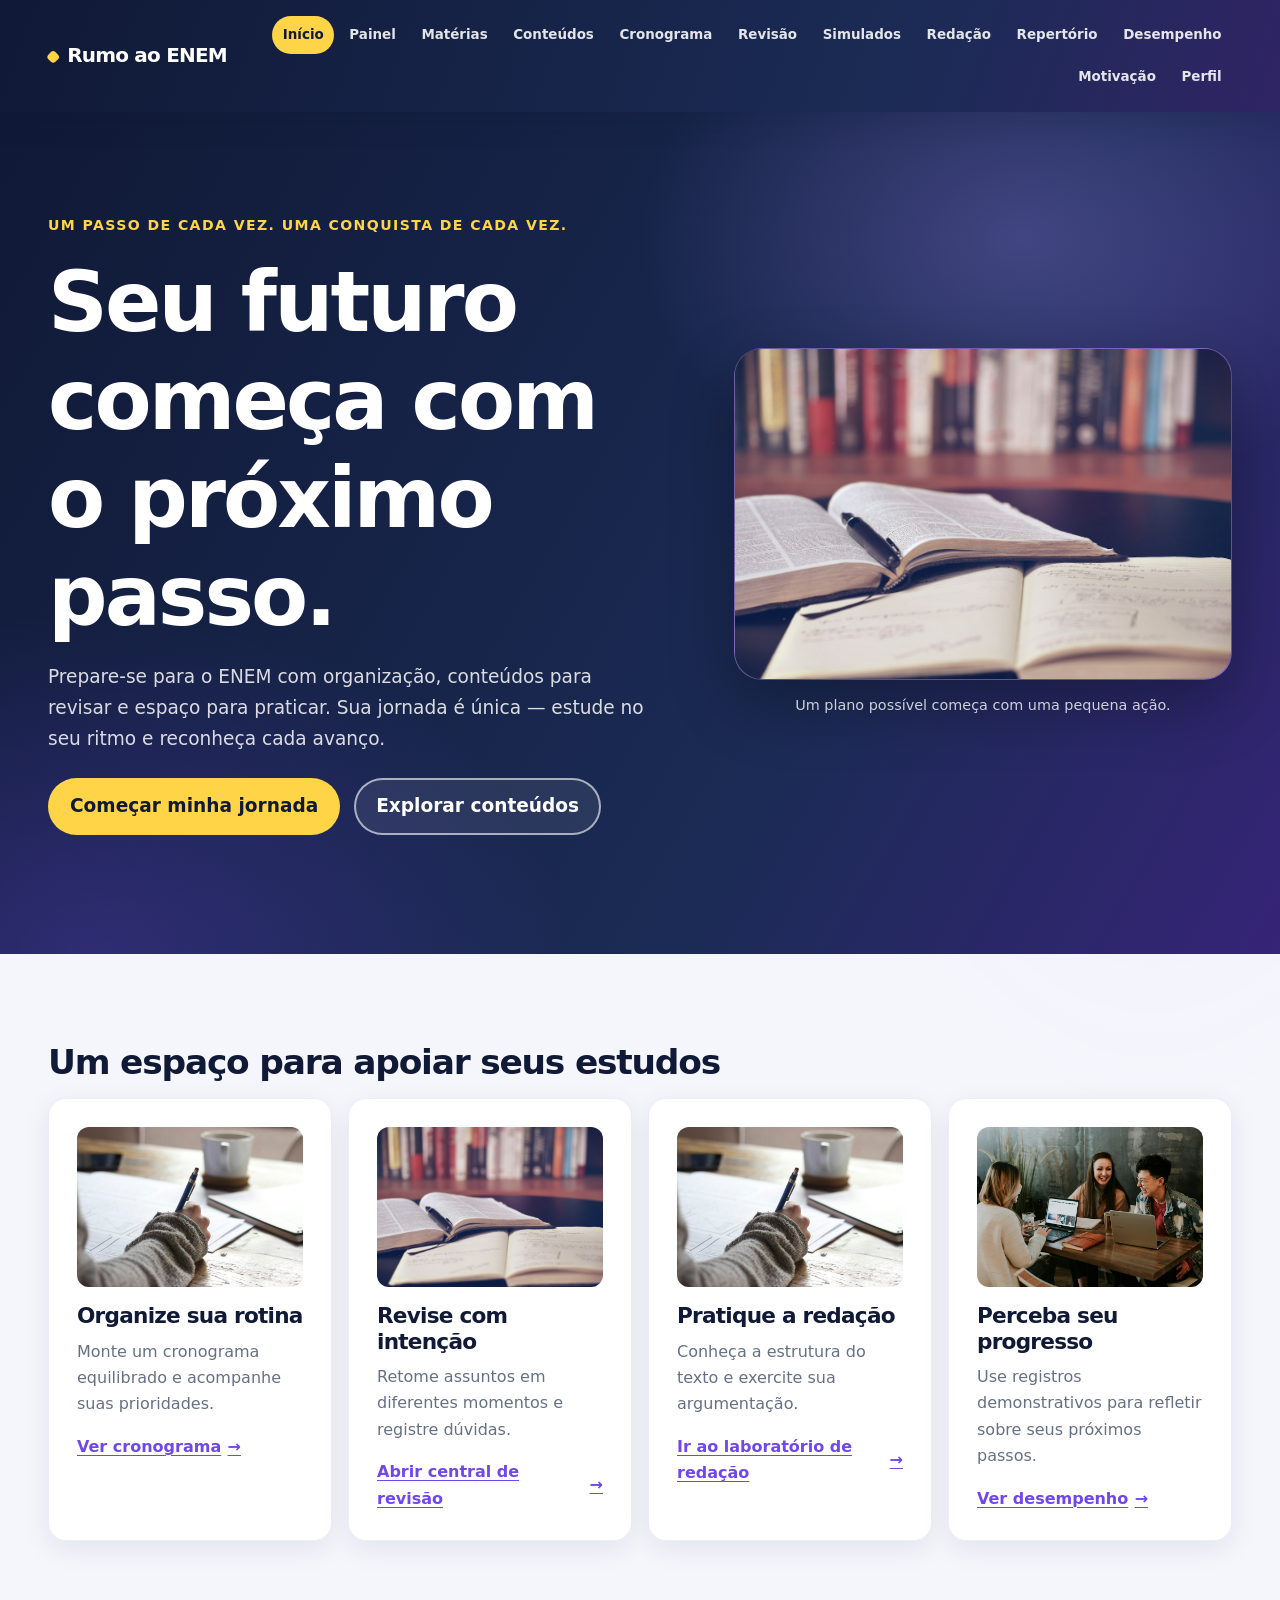
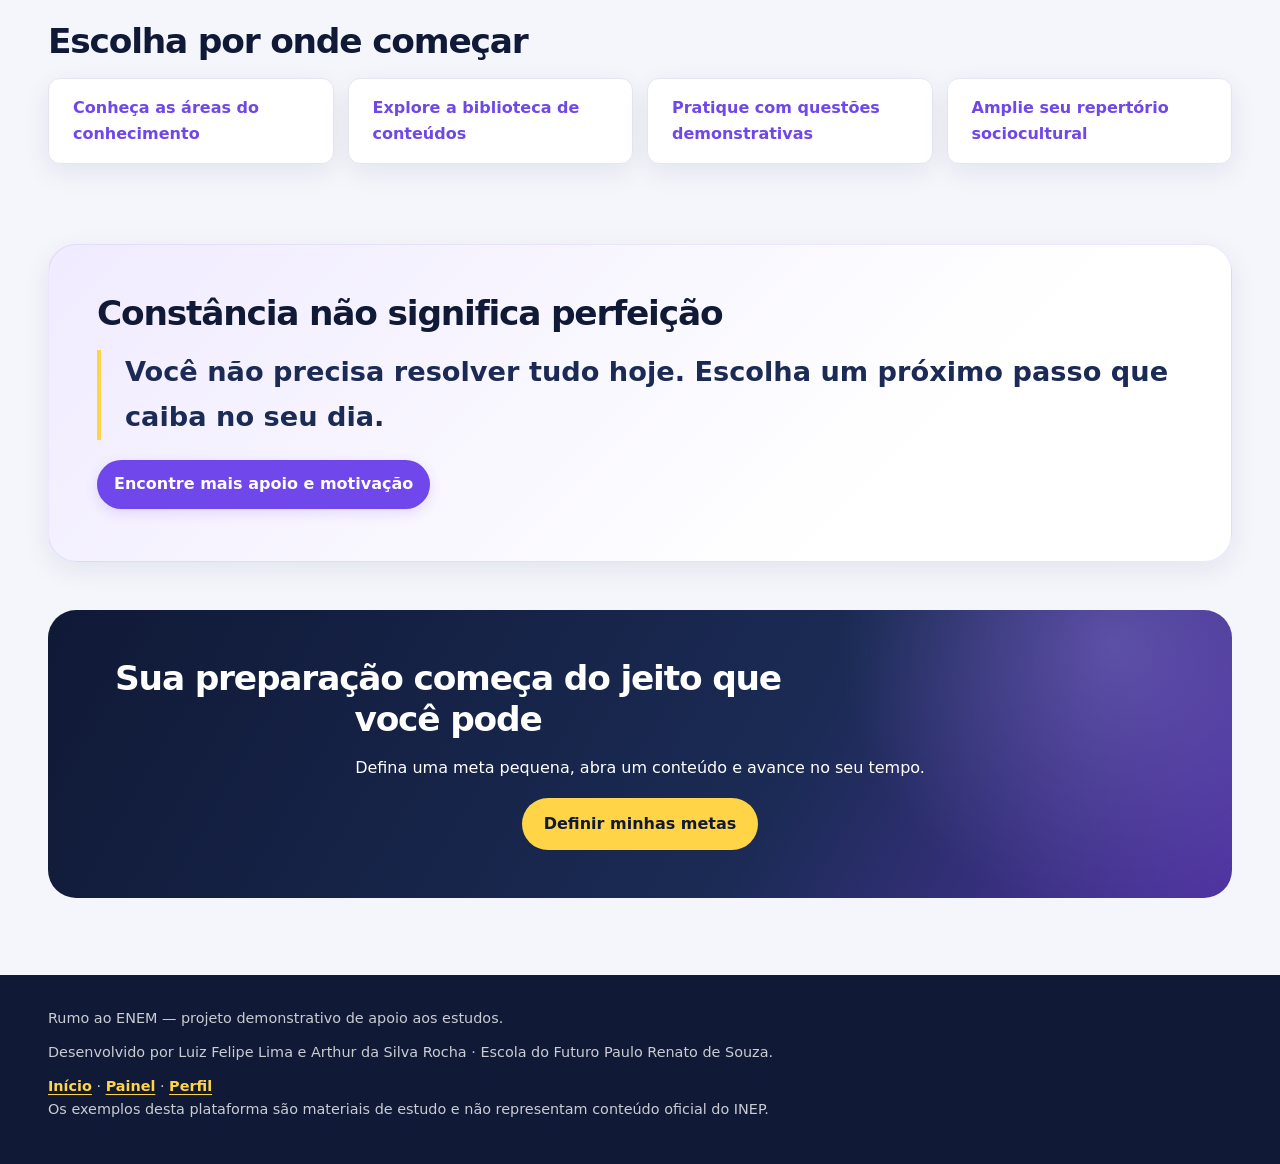
==== index.html @ 68c61d9c "Add files via upload" ====
<!DOCTYPE html>
<html lang="pt-BR">
<head>
  <!-- Metadados, título e arquivos compartilhados do site. -->
  <meta charset="UTF-8">
  <meta name="viewport" content="width=device-width, initial-scale=1.0">
  <meta name="description" content="Organize seus estudos, revise conteúdos e pratique para o ENEM no seu ritmo.">
  <title>Rumo ao ENEM | Sua jornada começa aqui</title>
  <link rel="stylesheet" href="css/style.css">
  <script src="js/script.js" defer></script>
</head>
<body>
  <!-- Atalho de acessibilidade para pular a navegação. -->
  <a href="#conteudo-principal">Pular para o conteúdo principal</a>
  <!-- Cabeçalho global com a navegação entre as páginas. -->
  <header class="site-header">
    <a class="site-logo" href="index.html">Rumo ao ENEM</a>
    <nav class="main-navigation" aria-label="Navegação principal">
      <ul>
        <li><a href="index.html" aria-current="page">Início</a></li>
        <li><a href="pages/dashboard.html">Painel</a></li>
        <li><a href="pages/materias.html">Matérias</a></li>
        <li><a href="pages/conteudos.html">Conteúdos</a></li>
        <li><a href="pages/cronograma.html">Cronograma</a></li>
        <li><a href="pages/revisao.html">Revisão</a></li>
        <li><a href="pages/simulados.html">Simulados</a></li>
        <li><a href="pages/redacao.html">Redação</a></li>
        <li><a href="pages/repertorio.html">Repertório</a></li>
        <li><a href="pages/desempenho.html">Desempenho</a></li>
        <li><a href="pages/motivacao.html">Motivação</a></li>
        <li><a href="pages/perfil.html">Perfil</a></li>
      </ul>
    </nav>
  </header>
  <!-- Conteúdo principal da página inicial. -->
  <main id="conteudo-principal">
    <!-- Apresentação do projeto e chamada principal para ação. -->
    <section class="hero-section" aria-labelledby="hero-title">
      <div>
        <p>Um passo de cada vez. Uma conquista de cada vez.</p>
        <h1 id="hero-title">Seu futuro começa com o próximo passo.</h1>
        <p>Prepare-se para o ENEM com organização, conteúdos para revisar e espaço para praticar. Sua jornada é única — estude no seu ritmo e reconheça cada avanço.</p>
        <p><a class="button button-primary" href="pages/dashboard.html">Começar minha jornada</a> <a class="button button-secondary" href="pages/conteudos.html">Explorar conteúdos</a></p>
      </div>
      <figure class="hero-illustration">
        <img src="assets/estudo-livros.jpg" alt="Livros abertos e materiais de estudo organizados sobre uma mesa" fetchpriority="high">
        <figcaption>Um plano possível começa com uma pequena ação.</figcaption>
      </figure>
    </section>
    <!-- Benefícios e caminhos principais para iniciar os estudos. -->
    <section class="benefits-section" aria-labelledby="benefits-title">
      <h2 id="benefits-title">Um espaço para apoiar seus estudos</h2>
      <div class="feature-grid">
        <article class="feature-card"><img src="assets/estudo-anotacoes.jpg" alt="Caderno aberto com anotações feitas durante os estudos" loading="lazy"><h3>Organize sua rotina</h3><p>Monte um cronograma equilibrado e acompanhe suas prioridades.</p><a href="pages/cronograma.html">Ver cronograma</a></article>
        <article class="feature-card"><img src="assets/estudo-livros.jpg" alt="Livros e materiais que podem apoiar uma sessão de revisão" loading="lazy"><h3>Revise com intenção</h3><p>Retome assuntos em diferentes momentos e registre dúvidas.</p><a href="pages/revisao.html">Abrir central de revisão</a></article>
        <article class="feature-card"><img src="assets/estudo-anotacoes.jpg" alt="Pessoa escrevendo em um caderno enquanto estuda" loading="lazy"><h3>Pratique a redação</h3><p>Conheça a estrutura do texto e exercite sua argumentação.</p><a href="pages/redacao.html">Ir ao laboratório de redação</a></article>
        <article class="feature-card"><img src="assets/estudo-colaborativo.jpg" alt="Estudantes colaborando em uma atividade de aprendizagem" loading="lazy"><h3>Perceba seu progresso</h3><p>Use registros demonstrativos para refletir sobre seus próximos passos.</p><a href="pages/desempenho.html">Ver desempenho</a></article>
      </div>
    </section>
    <!-- Atalhos organizados por área e funcionalidade. -->
    <section class="study-areas" aria-labelledby="areas-title">
      <h2 id="areas-title">Escolha por onde começar</h2>
      <ul>
        <li><a href="pages/materias.html">Conheça as áreas do conhecimento</a></li>
        <li><a href="pages/conteudos.html">Explore a biblioteca de conteúdos</a></li>
        <li><a href="pages/simulados.html">Pratique com questões demonstrativas</a></li>
        <li><a href="pages/repertorio.html">Amplie seu repertório sociocultural</a></li>
      </ul>
    </section>
    <!-- Mensagem de apoio e convite para conhecer a página de motivação. -->
    <section class="motivation-card" aria-labelledby="motivation-title">
      <h2 id="motivation-title">Constância não significa perfeição</h2>
      <blockquote><p>Você não precisa resolver tudo hoje. Escolha um próximo passo que caiba no seu dia.</p></blockquote>
      <a href="pages/motivacao.html">Encontre mais apoio e motivação</a>
    </section>
    <!-- Chamada final para o estudante registrar suas metas. -->
    <section class="final-call" aria-labelledby="final-title">
      <h2 id="final-title">Sua preparação começa do jeito que você pode</h2>
      <p>Defina uma meta pequena, abra um conteúdo e avance no seu tempo.</p>
      <a class="button button-primary" href="pages/perfil.html">Definir minhas metas</a>
    </section>
  </main>
  <!-- Rodapé com autoria, navegação auxiliar e aviso sobre o conteúdo. -->
  <footer class="site-footer">
    <p>Rumo ao ENEM — projeto demonstrativo de apoio aos estudos.</p>
    <p>Desenvolvido por Luiz Felipe Lima e Arthur da Silva Rocha · Escola do Futuro Paulo Renato de Souza.</p>
    <nav aria-label="Navegação do rodapé"><a href="index.html">Início</a> · <a href="pages/dashboard.html">Painel</a> · <a href="pages/perfil.html">Perfil</a></nav>
    <p>Os exemplos desta plataforma são materiais de estudo e não representam conteúdo oficial do INEP.</p>
  </footer>
</body>
</html>
---- css/style.css ----
/* Rumo ao ENEM — identidade visual */
:root {
  color-scheme: light;
  --color-navy: #101936;
  --color-blue: #1B2B55;
  --color-purple: #7047EB;
  --color-purple-light: #A78BFA;
  --color-yellow: #FFD447;
  --color-white: #FFFFFF;
  --color-background: #F5F6FC;
  --color-surface: #FFFFFF;
  --color-text: #18213B;
  --color-muted: #667085;
  --color-border: #E3E6F0;
  --color-success: #18794E;
  --color-success-soft: #E8F6EF;
  --color-warning-soft: #FFF7D6;
  --space-1: 0.375rem;
  --space-2: 0.625rem;
  --space-3: 0.875rem;
  --space-4: 1rem;
  --space-5: 1.5rem;
  --space-6: 2rem;
  --space-7: 3rem;
  --space-8: 4.5rem;
  --radius-small: 0.75rem;
  --radius-medium: 1.125rem;
  --radius-large: 1.75rem;
  --radius-pill: 999px;
  --shadow-soft: 0 0.5rem 1.75rem rgb(16 25 54 / 8%);
  --shadow-raised: 0 1rem 2.75rem rgb(16 25 54 / 14%);
  --content-width: 74rem;
  --reading-width: 52rem;
  --transition-fast: 160ms ease;
  --transition-normal: 240ms ease;
  --font-family: Inter, ui-sans-serif, system-ui, -apple-system, BlinkMacSystemFont, "Segoe UI", sans-serif;
}

/* Base */
*,
*::before,
*::after {
  box-sizing: border-box;
}

html {
  min-width: 320px;
  scroll-behavior: smooth;
  scroll-padding-top: 1.5rem;
  background: var(--color-background);
}

body {
  min-width: 320px;
  margin: 0;
  color: var(--color-text);
  background:
    radial-gradient(ellipse at 90% 3%, rgb(167 139 250 / 9%), transparent 28rem),
    var(--color-background);
  font-family: var(--font-family);
  font-size: 1rem;
  line-height: 1.65;
  -webkit-font-smoothing: antialiased;
  text-rendering: optimizeLegibility;
}

::selection {
  color: var(--color-navy);
  background: var(--color-yellow);
}

h1,
h2,
h3,
h4,
p,
figure,
blockquote {
  margin-top: 0;
}

h1,
h2,
h3,
h4 {
  color: var(--color-navy);
  font-weight: 750;
  line-height: 1.18;
  letter-spacing: -0.035em;
}

h1 {
  margin-bottom: var(--space-4);
  font-size: clamp(2.25rem, 5vw, 3.75rem);
}

h2 {
  margin-bottom: var(--space-4);
  font-size: clamp(1.55rem, 3vw, 2.15rem);
}

h3 {
  margin-bottom: var(--space-2);
  font-size: clamp(1.125rem, 2vw, 1.35rem);
}

h4 {
  font-size: 1.05rem;
}

p {
  margin-bottom: var(--space-4);
}

ul,
ol {
  padding-inline-start: 1.35rem;
}

li + li {
  margin-top: var(--space-2);
}

a {
  color: var(--color-purple);
  font-weight: 650;
  text-decoration-thickness: 0.08em;
  text-underline-offset: 0.2em;
  transition: color var(--transition-fast), background-color var(--transition-fast), transform var(--transition-fast);
}

a:hover {
  color: #4F2CC5;
}

a:focus-visible,
button:focus-visible,
input:focus-visible,
textarea:focus-visible,
summary:focus-visible {
  outline: 3px solid var(--color-yellow);
  outline-offset: 3px;
}

img {
  display: block;
  max-width: 100%;
  height: auto;
}

button,
input,
textarea {
  font: inherit;
}

button {
  min-height: 2.75rem;
  padding: 0.7rem 1.15rem;
  border: 0;
  border-radius: var(--radius-pill);
  color: var(--color-navy);
  background: var(--color-yellow);
  font-weight: 750;
  cursor: pointer;
  transition: transform var(--transition-fast), box-shadow var(--transition-fast), background-color var(--transition-fast);
}

button:hover {
  transform: translateY(-2px);
  background: #FFDF70;
  box-shadow: 0 0.5rem 1.25rem rgb(16 25 54 / 15%);
}

button:active,
.button:active {
  transform: translateY(0);
}

input,
textarea {
  width: 100%;
  min-height: 2.9rem;
  padding: 0.75rem 0.9rem;
  border: 1px solid #CDD2E1;
  border-radius: var(--radius-small);
  color: var(--color-text);
  background: var(--color-white);
  transition: border-color var(--transition-fast), box-shadow var(--transition-fast);
}

input:focus,
textarea:focus {
  border-color: var(--color-purple);
  box-shadow: 0 0 0 3px rgb(112 71 235 / 14%);
  outline: none;
}

input[type="checkbox"],
input[type="radio"] {
  width: 1.15rem;
  min-height: 1.15rem;
  height: 1.15rem;
  margin: 0 0.5rem 0 0;
  accent-color: var(--color-purple);
  vertical-align: -0.15em;
  cursor: pointer;
}

textarea {
  min-height: 8rem;
  resize: vertical;
}

fieldset {
  min-width: 0;
  margin: 0 0 var(--space-5);
  padding: var(--space-5);
  border: 1px solid var(--color-border);
  border-radius: var(--radius-medium);
  background: var(--color-white);
}

legend {
  padding: 0 var(--space-2);
  color: var(--color-navy);
  font-size: 1.1rem;
  font-weight: 750;
}

label {
  color: var(--color-blue);
  font-weight: 650;
}

label:has(+ input[required])::after,
label:has(+ textarea[required])::after {
  content: " *";
  color: #A52A2A;
}

progress {
  display: inline-block;
  width: min(100%, 30rem);
  height: 0.8rem;
  overflow: hidden;
  border: 0;
  border-radius: var(--radius-pill);
  background: #E9E6F6;
  vertical-align: middle;
  accent-color: var(--color-purple);
}

progress::-webkit-progress-bar {
  border-radius: var(--radius-pill);
  background: #E9E6F6;
}

progress::-webkit-progress-value {
  border-radius: var(--radius-pill);
  background: linear-gradient(90deg, var(--color-purple), var(--color-purple-light));
}

progress::-moz-progress-bar {
  border-radius: var(--radius-pill);
  background: linear-gradient(90deg, var(--color-purple), var(--color-purple-light));
}

/* Cabeçalho e navegação compartilhados */
.site-header {
  position: relative;
  z-index: 2;
  display: flex;
  align-items: center;
  justify-content: space-between;
  gap: var(--space-4) var(--space-6);
  padding: 1rem max(1.25rem, calc((100vw - var(--content-width)) / 2));
  color: var(--color-white);
  background: linear-gradient(110deg, var(--color-navy), var(--color-blue) 70%, #302465);
  box-shadow: 0 0.5rem 1.75rem rgb(16 25 54 / 16%);
}

.site-logo {
  flex: 0 0 auto;
  color: var(--color-white);
  font-size: 1.25rem;
  font-weight: 850;
  letter-spacing: -0.04em;
  text-decoration: none;
}

.site-logo::before {
  display: inline-block;
  width: 0.65rem;
  height: 0.65rem;
  margin-right: 0.55rem;
  border-radius: 0.2rem;
  background: var(--color-yellow);
  content: "";
  transform: rotate(45deg);
}

.site-logo:hover {
  color: var(--color-yellow);
}

.main-navigation {
  min-width: 0;
}

.main-navigation ul {
  display: flex;
  flex-wrap: wrap;
  justify-content: flex-end;
  gap: 0.3rem;
  margin: 0;
  padding: 0;
  list-style: none;
}

.main-navigation li + li {
  margin-top: 0;
}

.main-navigation a {
  display: inline-flex;
  min-height: 2.35rem;
  align-items: center;
  padding: 0.4rem 0.65rem;
  border-radius: var(--radius-pill);
  color: rgb(255 255 255 / 88%);
  font-size: 0.84rem;
  font-weight: 600;
  text-decoration: none;
}

.main-navigation a:hover,
.main-navigation a[aria-current="page"] {
  color: var(--color-navy);
  background: var(--color-yellow);
}

body > a:first-child {
  position: absolute;
  z-index: 10;
  top: 0.75rem;
  left: 0.75rem;
  padding: 0.7rem 1rem;
  border-radius: var(--radius-small);
  color: var(--color-navy);
  background: var(--color-yellow);
  transform: translateY(-160%);
}

body > a:first-child:focus {
  transform: translateY(0);
}

/* Estrutura e componentes comuns */
main {
  width: min(var(--content-width), calc(100% - 2.5rem));
  margin-inline: auto;
  padding-block: clamp(2.5rem, 6vw, 5rem);
}

main > section,
main > header,
main > p,
main > aside {
  margin-bottom: var(--space-7);
}

main > section:last-child,
main > p:last-child {
  margin-bottom: 0;
}

main > section > h2,
main > header + section > h2 {
  max-width: 44rem;
}

.page-heading {
  max-width: var(--reading-width);
  animation: slideUp 520ms both;
}

.page-heading > p:first-child {
  margin-bottom: var(--space-2);
  color: var(--color-purple);
  font-size: 0.82rem;
  font-weight: 800;
  letter-spacing: 0.12em;
  text-transform: uppercase;
}

.page-heading > p:last-child {
  color: var(--color-muted);
  font-size: 1.12rem;
}

.feature-grid,
.study-grid {
  display: grid;
  grid-template-columns: repeat(auto-fit, minmax(min(100%, 15.5rem), 1fr));
  gap: var(--space-4);
}

.feature-card,
.study-card {
  position: relative;
  padding: clamp(1.2rem, 2.5vw, 1.75rem);
  overflow: hidden;
  border: 1px solid rgb(112 71 235 / 11%);
  border-radius: var(--radius-medium);
  background: var(--color-surface);
  box-shadow: var(--shadow-soft);
  transition: transform var(--transition-normal), box-shadow var(--transition-normal), border-color var(--transition-normal);
  animation: fadeIn 500ms both;
}

.feature-card:hover,
.study-card:hover {
  transform: translateY(-4px);
  border-color: rgb(112 71 235 / 30%);
  box-shadow: var(--shadow-raised);
}

.feature-card:nth-child(2),
.study-card:nth-child(2) {
  animation-delay: 70ms;
}

.feature-card:nth-child(3),
.study-card:nth-child(3) {
  animation-delay: 140ms;
}

.feature-card:nth-child(4),
.study-card:nth-child(4) {
  animation-delay: 210ms;
}

.feature-card h3,
.study-card h2,
.study-card h3 {
  color: var(--color-navy);
}

.feature-card p,
.study-card p {
  color: var(--color-muted);
}

.feature-card > img {
  width: 100%;
  height: 10rem;
  margin-bottom: var(--space-4);
  border-radius: var(--radius-small);
  background: #E9E6F6;
  object-fit: cover;
}

.feature-card a,
.study-card > a {
  display: inline-flex;
  align-items: center;
  gap: 0.4rem;
}

.feature-card a::after,
.study-card > a::after {
  content: "→";
  transition: transform var(--transition-fast);
}

.feature-card a:hover::after,
.study-card > a:hover::after {
  transform: translateX(3px);
}

.motivation-card,
.final-call {
  padding: clamp(1.5rem, 5vw, 3rem);
  border-radius: var(--radius-large);
}

.motivation-card {
  border: 1px solid rgb(112 71 235 / 13%);
  background: linear-gradient(135deg, #F0EBFF, #FFFFFF 72%);
  box-shadow: var(--shadow-soft);
}

.motivation-card blockquote {
  margin: 0;
  padding-left: var(--space-5);
  border-left: 4px solid var(--color-yellow);
  color: var(--color-blue);
  font-size: clamp(1.2rem, 2.6vw, 1.7rem);
  font-weight: 650;
}

.motivation-card blockquote p {
  margin-bottom: var(--space-4);
}

.final-call {
  color: var(--color-white);
  background:
    radial-gradient(circle at 90% 12%, rgb(167 139 250 / 35%), transparent 17rem),
    linear-gradient(120deg, var(--color-navy), var(--color-blue) 62%, #5034A2);
  text-align: center;
}

.final-call h2,
.final-call p {
  color: var(--color-white);
}

.final-call p {
  max-width: 42rem;
  margin-inline: auto;
}

.button {
  display: inline-flex;
  min-height: 3rem;
  align-items: center;
  justify-content: center;
  padding: 0.7rem 1.25rem;
  border: 2px solid transparent;
  border-radius: var(--radius-pill);
  font-weight: 750;
  text-decoration: none;
  transition: transform var(--transition-fast), box-shadow var(--transition-fast), background-color var(--transition-fast), color var(--transition-fast);
}

.button:hover {
  transform: translateY(-2px);
  box-shadow: 0 0.55rem 1.25rem rgb(16 25 54 / 17%);
}

.button-primary {
  color: var(--color-navy);
  background: var(--color-yellow);
}

.button-primary:hover {
  color: var(--color-navy);
  background: #FFDF70;
}

.button-secondary {
  border-color: rgb(255 255 255 / 60%);
  color: var(--color-white);
  background: rgb(255 255 255 / 8%);
}

.button-secondary:hover {
  color: var(--color-navy);
  background: var(--color-white);
}

/* Links de ação apresentados fora de cards */
main > p > a,
main > section > a:not(.button),
main > aside > a {
  display: inline-flex;
  min-height: 2.75rem;
  align-items: center;
  justify-content: center;
  margin: 0.25rem 0.35rem 0.25rem 0;
  padding: 0.65rem 1rem;
  border: 1px solid rgb(112 71 235 / 22%);
  border-radius: var(--radius-pill);
  color: var(--color-white);
  background: var(--color-purple);
  box-shadow: 0 0.25rem 0.8rem rgb(112 71 235 / 16%);
  text-decoration: none;
  transition: transform var(--transition-fast), background-color var(--transition-fast), box-shadow var(--transition-fast);
}

main > p > a:hover,
main > section > a:not(.button):hover,
main > aside > a:hover {
  transform: translateY(-2px);
  color: var(--color-white);
  background: #5B35D1;
  box-shadow: 0 0.5rem 1rem rgb(112 71 235 / 24%);
}

.site-footer {
  padding: 2rem max(1.25rem, calc((100vw - var(--content-width)) / 2));
  color: rgb(255 255 255 / 78%);
  background: var(--color-navy);
  font-size: 0.9rem;
}

.site-footer p {
  margin-bottom: var(--space-2);
}

.site-footer a {
  color: var(--color-yellow);
}

.site-footer a:hover {
  color: var(--color-white);
}

/* Página inicial */
.hero-section {
  display: grid;
  min-height: min(38rem, 72vh);
  grid-template-columns: minmax(0, 1.1fr) minmax(16rem, 0.9fr);
  align-items: center;
  gap: clamp(2rem, 6vw, 5rem);
  margin: calc(-1 * clamp(2.5rem, 6vw, 5rem)) calc((min(var(--content-width), 100vw - 2.5rem) - 100vw) / 2) var(--space-8);
  padding: clamp(3rem, 8vw, 6.5rem) max(1.25rem, calc((100vw - var(--content-width)) / 2));
  overflow: hidden;
  color: var(--color-white);
  background:
    radial-gradient(ellipse at 80% 15%, rgb(167 139 250 / 28%), transparent 24rem),
    radial-gradient(ellipse at 7% 100%, rgb(112 71 235 / 28%), transparent 30rem),
    linear-gradient(120deg, var(--color-navy), var(--color-blue) 65%, #362477);
}

.hero-section > div {
  max-width: 43rem;
  animation: slideUp 650ms both;
}

.hero-section > div > p:first-child {
  color: var(--color-yellow);
  font-size: 0.88rem;
  font-weight: 800;
  letter-spacing: 0.1em;
  text-transform: uppercase;
}

.hero-section h1 {
  max-width: 12ch;
  color: var(--color-white);
  font-size: clamp(2.7rem, 6.5vw, 5.25rem);
}

.hero-section > div > p:not(:first-child) {
  max-width: 39rem;
  color: rgb(255 255 255 / 84%);
  font-size: clamp(1rem, 1.7vw, 1.16rem);
}

.hero-section > div > p:last-child {
  display: flex;
  flex-wrap: wrap;
  gap: var(--space-3);
  margin-top: var(--space-5);
}

.hero-illustration {
  position: relative;
  margin: 0;
  animation: float 6s ease-in-out infinite;
}

.hero-illustration img {
  width: 100%;
  min-height: 17rem;
  aspect-ratio: 3 / 2;
  border: 1px solid rgb(255 255 255 / 20%);
  border-radius: var(--radius-large);
  background: linear-gradient(145deg, #29224E, #6040B4);
  box-shadow: 0 1.5rem 4rem rgb(0 0 0 / 30%);
  object-fit: cover;
}

.hero-illustration figcaption {
  margin-top: var(--space-3);
  color: rgb(255 255 255 / 78%);
  font-size: 0.9rem;
  text-align: center;
}

.benefits-section,
.study-areas {
  padding-block: var(--space-4);
}

.study-areas > ul {
  display: grid;
  grid-template-columns: repeat(auto-fit, minmax(min(100%, 15rem), 1fr));
  gap: var(--space-3);
  padding: 0;
  list-style: none;
}

.study-areas li + li {
  margin-top: 0;
}

.study-areas a {
  display: flex;
  min-height: 4rem;
  align-items: center;
  padding: var(--space-4) var(--space-5);
  border: 1px solid var(--color-border);
  border-radius: var(--radius-small);
  background: var(--color-white);
  box-shadow: var(--shadow-soft);
  text-decoration: none;
}

.study-areas a:hover {
  transform: translateY(-2px);
}

/* Painel e progresso */
.progress-section,
main > section:has(> table),
main > section:has(> form),
main > section:has(> fieldset) {
  padding: clamp(1.25rem, 3vw, 2rem);
  border: 1px solid var(--color-border);
  border-radius: var(--radius-medium);
  background: var(--color-white);
  box-shadow: var(--shadow-soft);
}

.progress-section > progress {
  display: block;
  margin-block: var(--space-3);
  animation: progressFill 1.2s ease-out both;
}

.progress-section > p {
  color: var(--color-muted);
}

.progress-section .study-grid {
  margin-top: var(--space-5);
}

.progress-section .study-card {
  border-top: 4px solid var(--color-purple);
}

main > section:has(> ul > li > progress) li {
  display: grid;
  grid-template-columns: minmax(8rem, 0.55fr) minmax(8rem, 1fr) auto;
  align-items: center;
  gap: var(--space-3);
}

main > section:has(> ul > li > progress) progress {
  width: 100%;
}

main > section:has(> ol > li) > ol {
  padding-left: 1.4rem;
}

main > section:has(> ol > li) > ol li::marker {
  color: var(--color-purple);
  font-weight: 800;
}

/* Tabelas, cronograma e atividades */
table {
  display: block;
  width: 100%;
  overflow-x: auto;
  border-collapse: separate;
  border-spacing: 0;
  border: 1px solid var(--color-border);
  border-radius: var(--radius-small);
  background: var(--color-white);
  scrollbar-color: var(--color-purple-light) #F0EFF6;
}

caption {
  padding: 0.8rem;
  color: var(--color-muted);
  font-weight: 650;
  text-align: left;
}

th,
td {
  min-width: 8rem;
  padding: 0.9rem 1rem;
  border-bottom: 1px solid var(--color-border);
  text-align: left;
  vertical-align: top;
}

thead th {
  color: var(--color-white);
  background: var(--color-blue);
  font-size: 0.9rem;
}

tbody th {
  color: var(--color-navy);
  background: #F8F7FD;
}

tbody tr:last-child th,
tbody tr:last-child td {
  border-bottom: 0;
}

tbody tr:hover td,
tbody tr:hover th {
  background: #F2EEFF;
}

main > section:has(> ul > li > input[type="checkbox"]) li,
main > section:has(> ul > li > div > input[type="checkbox"]) li {
  padding: 0.55rem 0.7rem;
  border-radius: var(--radius-small);
}

main > section:has(> ul > li > input[type="checkbox"]) li:has(input:checked) {
  color: var(--color-success);
  background: var(--color-success-soft);
}

main > section:has(> ul > li > input[type="checkbox"]) li label,
main > section:has(> ul > li > div > input[type="checkbox"]) li label {
  cursor: pointer;
}

/* Revisão, questões e conteúdo expansível */
details {
  margin-block: var(--space-3);
  padding: 0.9rem 1rem;
  border: 1px solid var(--color-border);
  border-radius: var(--radius-small);
  background: #FAF9FF;
}

summary {
  color: var(--color-purple);
  font-weight: 750;
  cursor: pointer;
}

details[open] summary {
  margin-bottom: var(--space-3);
}

fieldset label {
  display: inline-block;
  padding-block: 0.35rem;
  cursor: pointer;
}

fieldset label:has(input:checked) {
  color: var(--color-purple);
}

main > section > article:not(.study-card) {
  margin-block: var(--space-4);
  padding: var(--space-4) var(--space-5);
  border-left: 3px solid var(--color-purple-light);
  border-radius: 0 var(--radius-small) var(--radius-small) 0;
  background: var(--color-white);
}

main > section > article:not(.study-card) h3 {
  margin-bottom: var(--space-2);
}

/* Redação, repertório e informações de apoio */
main > section:has(> .form-group) {
  padding: clamp(1.25rem, 3vw, 2rem);
  border: 1px solid var(--color-border);
  border-radius: var(--radius-medium);
  background: var(--color-white);
}

#essay-draft {
  min-height: 26rem;
  padding: 1.25rem;
  border-color: #D4C9FA;
  background:
    repeating-linear-gradient(to bottom, transparent 0, transparent 2.1rem, rgb(112 71 235 / 9%) 2.15rem),
    #FFFEFF;
  font-size: 1.02rem;
  line-height: 2.15rem;
}

.editorial-image {
  width: min(100%, 40rem);
  margin: 0 0 var(--space-5);
}

.editorial-image img {
  width: 100%;
  max-height: 22rem;
  border-radius: var(--radius-medium);
  box-shadow: var(--shadow-soft);
  object-fit: cover;
}

.form-group {
  display: grid;
  gap: var(--space-2);
  margin-bottom: var(--space-4);
}

.form-group:last-child {
  margin-bottom: 0;
}

dl {
  display: grid;
  grid-template-columns: minmax(8rem, 0.25fr) minmax(0, 1fr);
  gap: 0.75rem 1.25rem;
}

dt {
  color: var(--color-purple);
  font-weight: 800;
}

dd {
  margin: 0;
}

main > aside {
  padding: var(--space-5);
  border: 1px solid rgb(255 212 71 / 60%);
  border-radius: var(--radius-medium);
  background: var(--color-warning-soft);
}

main > aside h2 {
  font-size: 1.35rem;
}

main > aside p:last-child,
main > aside ul:last-child {
  margin-bottom: 0;
}

/* Perfil e formulários */
form {
  width: min(100%, var(--reading-width));
}

form .form-group {
  margin-bottom: var(--space-4);
}

form > button {
  margin-top: var(--space-2);
}

/* Animações moderadas */
@keyframes fadeIn {
  from {
    opacity: 0;
  }

  to {
    opacity: 1;
  }
}

@keyframes slideUp {
  from {
    opacity: 0;
    transform: translateY(14px);
  }

  to {
    opacity: 1;
    transform: translateY(0);
  }
}

@keyframes float {
  0%,
  100% {
    transform: translateY(0);
  }

  50% {
    transform: translateY(-8px);
  }
}

@keyframes pulse {
  0%,
  100% {
    box-shadow: 0 0 0 0 rgb(255 212 71 / 0%);
  }

  50% {
    box-shadow: 0 0 0 7px rgb(255 212 71 / 22%);
  }
}

@keyframes progressFill {
  from {
    clip-path: inset(0 100% 0 0 round 999px);
  }

  to {
    clip-path: inset(0 0 0 0 round 999px);
  }
}

/* Adaptação a tablets, celulares e preferências de movimento */
@media (max-width: 900px) {
  .site-header {
    align-items: flex-start;
    flex-direction: column;
    gap: var(--space-3);
  }

  .main-navigation ul {
    justify-content: flex-start;
  }

  .hero-section {
    grid-template-columns: minmax(0, 1fr) minmax(13rem, 0.75fr);
  }
}

@media (max-width: 680px) {
  body {
    font-size: 0.97rem;
  }

  .site-header {
    padding: 1rem 1.1rem;
  }

  .main-navigation {
    width: 100%;
    overflow-x: auto;
    padding-bottom: 0.2rem;
    scrollbar-color: var(--color-purple-light) transparent;
  }

  .main-navigation ul {
    width: max-content;
    flex-wrap: nowrap;
    justify-content: flex-start;
  }

  .main-navigation a {
    min-height: 2.6rem;
    padding-inline: 0.8rem;
  }

  main {
    width: min(100% - 2rem, var(--content-width));
    padding-block: 2.5rem;
  }

  main > section,
  main > header,
  main > p,
  main > aside {
    margin-bottom: var(--space-6);
  }

  .hero-section {
    min-height: auto;
    grid-template-columns: minmax(0, 1fr);
    gap: var(--space-5);
    margin-top: -2.5rem;
    margin-bottom: var(--space-6);
    margin-inline: -1rem;
    padding: 3rem 1.25rem;
  }

  .hero-section h1 {
    max-width: 13ch;
  }

  .hero-illustration {
    width: min(100%, 32rem);
    margin-inline: auto;
  }

  .hero-illustration img {
    min-height: 12rem;
  }

  .hero-section > div > p:last-child {
    align-items: stretch;
    flex-direction: column;
  }

  .hero-section .button {
    width: 100%;
  }

  .site-footer {
    padding: 1.75rem 1.1rem;
  }

  main > section:has(> ul > li > progress) li {
    grid-template-columns: 1fr auto;
  }

  main > section:has(> ul > li > progress) li progress {
    grid-column: 1 / -1;
    grid-row: 2;
  }

  dl {
    grid-template-columns: 1fr;
    gap: 0.25rem;
  }

  dd {
    margin-bottom: var(--space-3);
  }

  th,
  td {
    min-width: 7rem;
    padding: 0.75rem;
  }

  #essay-draft {
    min-height: 20rem;
  }
}

@media (prefers-reduced-motion: reduce) {
  *,
  *::before,
  *::after {
    scroll-behavior: auto !important;
    animation-duration: 0.01ms !important;
    animation-iteration-count: 1 !important;
    transition-duration: 0.01ms !important;
  }
}

/* Estados interativos adicionados progressivamente pelo JavaScript */
.sr-only {
  position: absolute;
  width: 1px;
  height: 1px;
  padding: 0;
  overflow: hidden;
  clip: rect(0, 0, 0, 0);
  white-space: nowrap;
  border: 0;
}

.storage-warning {
  padding: 0.9rem 1rem;
  border: 1px solid #E5B800;
  border-radius: var(--radius-small);
  color: var(--color-navy);
  background: var(--color-warning-soft);
}

.dynamic-progress,
.dynamic-controls,
.essay-counts {
  display: flex;
  flex-wrap: wrap;
  align-items: center;
  gap: var(--space-3);
  margin-block: var(--space-3);
}

.dynamic-progress {
  padding: var(--space-4);
  border: 1px solid rgb(112 71 235 / 18%);
  border-radius: var(--radius-small);
  background: #F8F6FF;
}

.dynamic-progress p,
.essay-counts p {
  margin: 0;
}

.dynamic-progress progress {
  flex: 1 1 12rem;
  width: auto;
}

.dynamic-progress .interaction-status,
.dynamic-controls .interaction-status,
.essay-counts .interaction-status {
  flex-basis: 100%;
  color: var(--color-success);
  font-weight: 650;
}

.clear-data-button {
  border: 1px solid #D9D4E8;
  color: var(--color-blue);
  background: var(--color-white);
}

.clear-data-button:hover {
  color: var(--color-navy);
  background: #F0EDFA;
}

.dynamic-controls {
  padding-top: var(--space-3);
}

.dynamic-controls button:disabled {
  cursor: not-allowed;
  opacity: 0.65;
  transform: none;
}

.essay-counts {
  padding: var(--space-3) var(--space-4);
  border-radius: var(--radius-small);
  color: var(--color-blue);
  background: #F5F3FC;
  font-size: 0.9rem;
}

.essay-counts .clear-data-button {
  margin-left: auto;
}

.quiz-feedback {
  min-height: 1.6em;
  margin-block: var(--space-2) var(--space-4);
  color: var(--color-blue);
  font-weight: 700;
}

fieldset label.is-selected {
  border-radius: var(--radius-small);
  background: #F0EDFA;
}

fieldset label.is-correct {
  border-radius: var(--radius-small);
  color: #145A38;
  background: var(--color-success-soft);
}

fieldset label.is-incorrect {
  border-radius: var(--radius-small);
  color: #8B2525;
  background: #FDECEC;
}

.personal-data-summary {
  margin-block: 0 var(--space-6);
  padding: var(--space-5);
  border: 1px solid rgb(112 71 235 / 20%);
  border-radius: var(--radius-medium);
  background: linear-gradient(135deg, #F0EBFF, var(--color-white) 75%);
}

.personal-data-summary h2 {
  font-size: 1.35rem;
}

.personal-data-summary > :last-child {
  margin-bottom: 0;
}

.is-visible {
  animation: slideUp 500ms both;
}

@media (max-width: 680px) {
  .dynamic-progress,
  .dynamic-controls {
    align-items: stretch;
    flex-direction: column;
  }

  .dynamic-progress button,
  .dynamic-controls button,
  .essay-counts button {
    width: 100%;
  }

  .essay-counts .clear-data-button {
    margin-left: 0;
  }
}
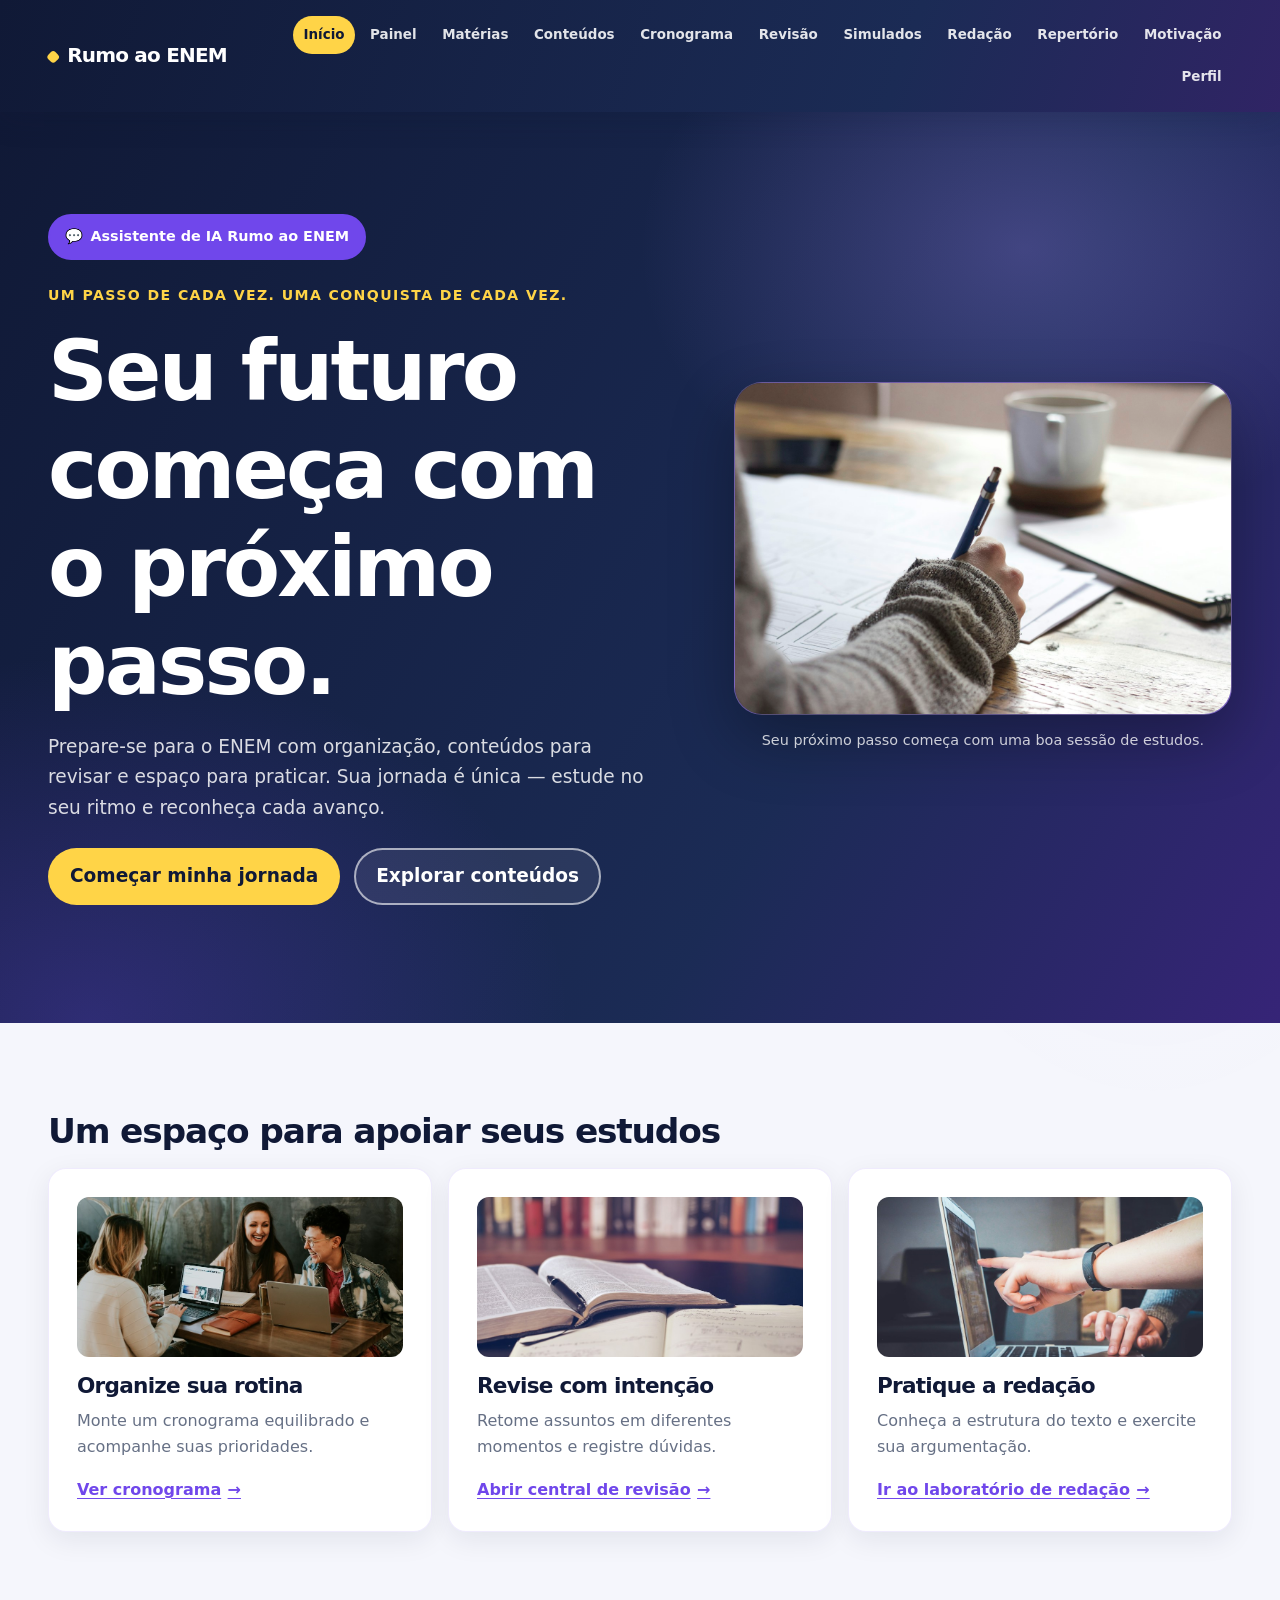
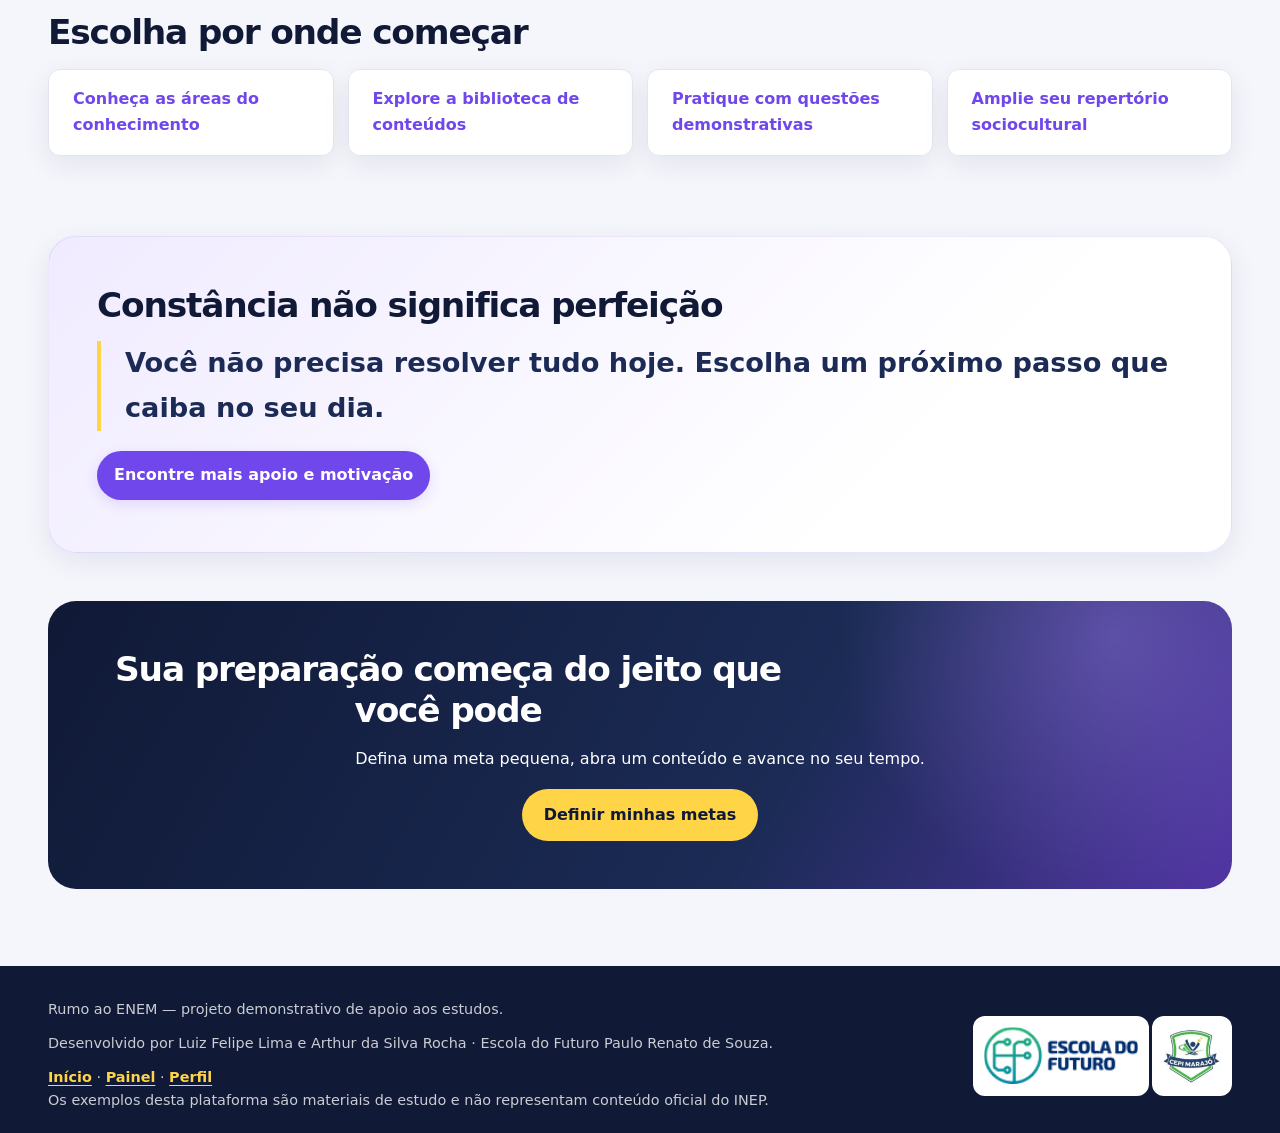
==== commit f8eee2ff: "Add files via upload" ====
--- a/index.html
+++ b/index.html
@@ -6,6 +6,7 @@
   <meta name="viewport" content="width=device-width, initial-scale=1.0">
   <meta name="description" content="Organize seus estudos, revise conteúdos e pratique para o ENEM no seu ritmo.">
   <title>Rumo ao ENEM | Sua jornada começa aqui</title>
+  <link rel="icon" type="image/svg+xml" href="assets/favicon.svg">
   <link rel="stylesheet" href="css/style.css">
   <script src="js/script.js" defer></script>
 </head>
@@ -26,7 +27,6 @@
         <li><a href="pages/simulados.html">Simulados</a></li>
         <li><a href="pages/redacao.html">Redação</a></li>
         <li><a href="pages/repertorio.html">Repertório</a></li>
-        <li><a href="pages/desempenho.html">Desempenho</a></li>
         <li><a href="pages/motivacao.html">Motivação</a></li>
         <li><a href="pages/perfil.html">Perfil</a></li>
       </ul>
@@ -37,24 +37,24 @@
     <!-- Apresentação do projeto e chamada principal para ação. -->
     <section class="hero-section" aria-labelledby="hero-title">
       <div>
+        <div class="hero-assistant-entry"><a class="button button-assistant" href="https://landbot.online/v3/H-3539263-2GN3JDT68XQ2WDUV/index.html" target="_blank" rel="noopener noreferrer"><span aria-hidden="true">💬</span> Assistente de IA Rumo ao ENEM</a></div>
         <p>Um passo de cada vez. Uma conquista de cada vez.</p>
         <h1 id="hero-title">Seu futuro começa com o próximo passo.</h1>
         <p>Prepare-se para o ENEM com organização, conteúdos para revisar e espaço para praticar. Sua jornada é única — estude no seu ritmo e reconheça cada avanço.</p>
         <p><a class="button button-primary" href="pages/dashboard.html">Começar minha jornada</a> <a class="button button-secondary" href="pages/conteudos.html">Explorar conteúdos</a></p>
       </div>
       <figure class="hero-illustration">
-        <img src="assets/estudo-livros.jpg" alt="Livros abertos e materiais de estudo organizados sobre uma mesa" fetchpriority="high">
-        <figcaption>Um plano possível começa com uma pequena ação.</figcaption>
+        <img src="assets/home-estudos-individual.jpg" alt="Estudante concentrado em seus estudos" fetchpriority="high">
+        <figcaption>Seu próximo passo começa com uma boa sessão de estudos.</figcaption>
       </figure>
     </section>
     <!-- Benefícios e caminhos principais para iniciar os estudos. -->
     <section class="benefits-section" aria-labelledby="benefits-title">
       <h2 id="benefits-title">Um espaço para apoiar seus estudos</h2>
       <div class="feature-grid">
-        <article class="feature-card"><img src="assets/estudo-anotacoes.jpg" alt="Caderno aberto com anotações feitas durante os estudos" loading="lazy"><h3>Organize sua rotina</h3><p>Monte um cronograma equilibrado e acompanhe suas prioridades.</p><a href="pages/cronograma.html">Ver cronograma</a></article>
-        <article class="feature-card"><img src="assets/estudo-livros.jpg" alt="Livros e materiais que podem apoiar uma sessão de revisão" loading="lazy"><h3>Revise com intenção</h3><p>Retome assuntos em diferentes momentos e registre dúvidas.</p><a href="pages/revisao.html">Abrir central de revisão</a></article>
-        <article class="feature-card"><img src="assets/estudo-anotacoes.jpg" alt="Pessoa escrevendo em um caderno enquanto estuda" loading="lazy"><h3>Pratique a redação</h3><p>Conheça a estrutura do texto e exercite sua argumentação.</p><a href="pages/redacao.html">Ir ao laboratório de redação</a></article>
-        <article class="feature-card"><img src="assets/estudo-colaborativo.jpg" alt="Estudantes colaborando em uma atividade de aprendizagem" loading="lazy"><h3>Perceba seu progresso</h3><p>Use registros demonstrativos para refletir sobre seus próximos passos.</p><a href="pages/desempenho.html">Ver desempenho</a></article>
+        <article class="feature-card"><img src="assets/home-estudos-colaboracao.jpg" alt="Grupo de estudantes trabalhando junto em um projeto" loading="lazy"><h3>Organize sua rotina</h3><p>Monte um cronograma equilibrado e acompanhe suas prioridades.</p><a href="pages/cronograma.html">Ver cronograma</a></article>
+        <article class="feature-card"><img src="assets/home-estudos-leitura.jpg" alt="Livros e materiais para apoiar a revisão dos conteúdos" loading="lazy"><h3>Revise com intenção</h3><p>Retome assuntos em diferentes momentos e registre dúvidas.</p><a href="pages/revisao.html">Abrir central de revisão</a></article>
+        <article class="feature-card"><img src="assets/home-estudos-equipe.jpg" alt="Estudantes aprendendo juntos em uma mesa" loading="lazy"><h3>Pratique a redação</h3><p>Conheça a estrutura do texto e exercite sua argumentação.</p><a href="pages/redacao.html">Ir ao laboratório de redação</a></article>
       </div>
     </section>
     <!-- Atalhos organizados por área e funcionalidade. -->
@@ -82,10 +82,18 @@
   </main>
   <!-- Rodapé com autoria, navegação auxiliar e aviso sobre o conteúdo. -->
   <footer class="site-footer">
-    <p>Rumo ao ENEM — projeto demonstrativo de apoio aos estudos.</p>
-    <p>Desenvolvido por Luiz Felipe Lima e Arthur da Silva Rocha · Escola do Futuro Paulo Renato de Souza.</p>
-    <nav aria-label="Navegação do rodapé"><a href="index.html">Início</a> · <a href="pages/dashboard.html">Painel</a> · <a href="pages/perfil.html">Perfil</a></nav>
-    <p>Os exemplos desta plataforma são materiais de estudo e não representam conteúdo oficial do INEP.</p>
+    <div class="footer-content">
+      <div class="footer-details">
+        <p>Rumo ao ENEM — projeto demonstrativo de apoio aos estudos.</p>
+        <p>Desenvolvido por Luiz Felipe Lima e Arthur da Silva Rocha · Escola do Futuro Paulo Renato de Souza.</p>
+        <nav aria-label="Navegação do rodapé"><a href="index.html">Início</a> · <a href="pages/dashboard.html">Painel</a> · <a href="pages/perfil.html">Perfil</a></nav>
+        <p>Os exemplos desta plataforma são materiais de estudo e não representam conteúdo oficial do INEP.</p>
+      </div>
+      <div class="footer-brands" aria-label="Logotipos das instituições">
+        <img class="footer-brand-school" src="img/logo-escola-do-futuro.png" alt="Logo oficial da Escola do Futuro de Goiás">
+        <img class="footer-brand-cepi" src="img/logo-cepi-marajo.png" alt="Logo do CEPI Marajó">
+      </div>
+    </div>
   </footer>
 </body>
 </html>
--- a/css/style.css
+++ b/css/style.css
@@ -178,7 +178,8 @@
 }
 
 input,
-textarea {
+textarea,
+select {
   width: 100%;
   min-height: 2.9rem;
   padding: 0.75rem 0.9rem;
@@ -190,7 +191,8 @@
 }
 
 input:focus,
-textarea:focus {
+textarea:focus,
+select:focus {
   border-color: var(--color-purple);
   box-shadow: 0 0 0 3px rgb(112 71 235 / 14%);
   outline: none;
@@ -559,6 +561,28 @@
 .button-secondary:hover {
   color: var(--color-navy);
   background: var(--color-white);
+}
+
+.button-assistant {
+  border-color: var(--color-purple);
+  color: var(--color-white);
+  background: var(--color-purple);
+}
+
+.button-assistant:hover {
+  color: var(--color-white);
+  background: #5B35D1;
+}
+
+.hero-assistant-entry {
+  margin-bottom: var(--space-5);
+}
+
+.hero-assistant-entry .button {
+  min-height: 2.5rem;
+  gap: 0.45rem;
+  padding: 0.55rem 0.95rem;
+  font-size: 0.9rem;
 }
 
 /* Links de ação apresentados fora de cards */
@@ -590,10 +614,43 @@
 }
 
 .site-footer {
-  padding: 2rem max(1.25rem, calc((100vw - var(--content-width)) / 2));
+  padding: 2rem max(1.25rem, calc((100vw - var(--content-width)) / 2)) 1.25rem;
   color: rgb(255 255 255 / 78%);
   background: var(--color-navy);
   font-size: 0.9rem;
+}
+
+.footer-content {
+  display: grid;
+  grid-template-columns: minmax(0, 1fr) auto;
+  align-items: center;
+  gap: 30px;
+}
+
+.footer-details p:last-child {
+  margin-bottom: 0;
+}
+
+.footer-brands {
+  display: flex;
+  align-items: center;
+  justify-content: flex-end;
+  gap: 3px;
+}
+
+.footer-brands img {
+  width: 11rem;
+  height: 5rem;
+  padding: 0.65rem;
+  border: 1px solid rgb(255 255 255 / 20%);
+  border-radius: var(--radius-small);
+  background: var(--color-white);
+  object-fit: contain;
+}
+
+.footer-brands .footer-brand-cepi {
+  width: 5rem;
+  height: 5rem;
 }
 
 .site-footer p {
@@ -630,7 +687,7 @@
   animation: slideUp 650ms both;
 }
 
-.hero-section > div > p:first-child {
+.hero-section > div > p:first-of-type {
   color: var(--color-yellow);
   font-size: 0.88rem;
   font-weight: 800;
@@ -644,7 +701,7 @@
   font-size: clamp(2.7rem, 6.5vw, 5.25rem);
 }
 
-.hero-section > div > p:not(:first-child) {
+.hero-section > div > p:not(:first-of-type) {
   max-width: 39rem;
   color: rgb(255 255 255 / 84%);
   font-size: clamp(1rem, 1.7vw, 1.16rem);
@@ -1100,8 +1157,22 @@
     width: 100%;
   }
 
+  .hero-assistant-entry .button {
+    width: fit-content;
+    max-width: 100%;
+  }
+
   .site-footer {
     padding: 1.75rem 1.1rem;
+  }
+
+  .footer-content {
+    grid-template-columns: minmax(0, 1fr);
+    gap: var(--space-5);
+  }
+
+  .footer-brands {
+    justify-content: flex-start;
   }
 
   main > section:has(> ul > li > progress) li {
@@ -1239,6 +1310,70 @@
   font-weight: 700;
 }
 
+.official-exams,
+.original-practice {
+  margin-block: var(--space-6);
+  padding: clamp(1.25rem, 3vw, 2rem);
+  border: 1px solid var(--color-border);
+  border-radius: var(--radius-medium);
+  background: var(--color-white);
+  box-shadow: var(--shadow-soft);
+}
+
+.official-exams {
+  border-color: rgb(112 71 235 / 25%);
+  background: linear-gradient(135deg, #F0EBFF, var(--color-white) 75%);
+}
+
+.official-exams h2,
+.original-practice h2 {
+  font-size: clamp(1.3rem, 2.5vw, 1.7rem);
+}
+
+.official-exams > :last-child {
+  margin-bottom: 0;
+}
+
+.practice-question label {
+  display: block;
+  margin-block: 0.4rem;
+  padding: 0.55rem 0.7rem;
+  border-radius: var(--radius-small);
+  cursor: pointer;
+}
+
+.practice-question label:hover {
+  background: #F8F6FF;
+}
+
+.practice-question label.is-correct {
+  color: #145A38;
+  background: var(--color-success-soft);
+}
+
+.practice-question label.is-incorrect {
+  color: #8B2525;
+  background: #FDECEC;
+}
+
+.practice-question .practice-explanation {
+  margin-block: var(--space-3) 0;
+  padding: var(--space-3);
+  border-left: 3px solid var(--color-purple);
+  border-radius: 0 var(--radius-small) var(--radius-small) 0;
+  color: var(--color-blue);
+  background: #F8F6FF;
+}
+
+.practice-explanation[hidden],
+#retry-practice[hidden] {
+  display: none;
+}
+
+.original-practice .dynamic-controls {
+  flex-wrap: wrap;
+}
+
 fieldset label.is-selected {
   border-radius: var(--radius-small);
   background: #F0EDFA;
@@ -1272,6 +1407,224 @@
   margin-bottom: 0;
 }
 
+.library-progress,
+.library-tools,
+.lesson-index,
+.study-disclaimer,
+.study-next-steps,
+.study-sources {
+  margin-block: var(--space-6);
+  padding: clamp(1.25rem, 3vw, 2rem);
+  border: 1px solid var(--color-border);
+  border-radius: var(--radius-medium);
+  background: var(--color-white);
+  box-shadow: var(--shadow-soft);
+}
+
+.study-disclaimer {
+  border-color: rgb(255 212 71 / 70%);
+  background: var(--color-warning-soft);
+}
+
+.study-disclaimer h2,
+.library-progress h2,
+.library-tools h2,
+.lesson-index h2,
+.study-next-steps h2,
+.study-sources h2 {
+  font-size: clamp(1.3rem, 2.5vw, 1.7rem);
+}
+
+.study-disclaimer ol {
+  margin-bottom: var(--space-4);
+}
+
+.study-disclaimer > :last-child,
+.study-next-steps > :last-child,
+.study-sources > :last-child {
+  margin-bottom: 0;
+}
+
+.library-progress progress {
+  display: block;
+  width: 100%;
+  margin-block: var(--space-3);
+}
+
+.area-progress-list {
+  display: flex;
+  flex-wrap: wrap;
+  gap: var(--space-3);
+  margin-block: var(--space-4);
+  color: var(--color-blue);
+  font-weight: 650;
+}
+
+.area-progress-list span {
+  padding: 0.4rem 0.7rem;
+  border-radius: var(--radius-pill);
+  background: #F0EDFA;
+}
+
+.library-filters {
+  display: grid;
+  grid-template-columns: minmax(0, 2fr) minmax(12rem, 1fr);
+  gap: var(--space-4);
+}
+
+.library-filters select {
+  width: 100%;
+  min-height: 2.9rem;
+  padding: 0.65rem 0.9rem;
+  border: 1px solid #CDD2E1;
+  border-radius: var(--radius-small);
+  color: var(--color-text);
+  background: var(--color-white);
+  font: inherit;
+}
+
+.library-filters select:focus-visible {
+  outline: 3px solid var(--color-yellow);
+  outline-offset: 3px;
+}
+
+#filter-status {
+  min-height: 1.5em;
+  margin-bottom: 0;
+  color: var(--color-muted);
+}
+
+.lesson-index .study-grid > section {
+  padding: var(--space-4);
+  border: 1px solid var(--color-border);
+  border-radius: var(--radius-small);
+  background: #FAF9FF;
+}
+
+.lesson-index ul {
+  margin-bottom: 0;
+}
+
+.lesson-area {
+  scroll-margin-top: 1.5rem;
+}
+
+.lesson-area > h2 {
+  padding-bottom: var(--space-3);
+  border-bottom: 2px solid rgb(112 71 235 / 22%);
+}
+
+.lesson-breadcrumb {
+  display: flex;
+  flex-wrap: wrap;
+  align-items: center;
+  gap: var(--space-2);
+  margin-bottom: var(--space-5);
+  color: var(--color-muted);
+  font-size: 0.92rem;
+}
+
+.lesson-breadcrumb a {
+  font-weight: 700;
+}
+
+.lesson-page-content {
+  min-height: 8rem;
+}
+
+.lesson-page-navigation {
+  display: flex;
+  flex-wrap: wrap;
+  align-items: center;
+  justify-content: space-between;
+  gap: var(--space-3);
+  margin-block: var(--space-5);
+}
+
+.lesson-page-navigation[hidden] {
+  display: none;
+}
+
+.lesson-page-navigation [hidden] {
+  display: none;
+}
+
+.lesson-page-navigation .button-secondary {
+  border: 1px solid var(--color-border);
+  color: var(--color-blue);
+  background: var(--color-white);
+}
+
+.lesson-page-navigation .button-secondary:hover {
+  color: var(--color-navy);
+  background: #F0EDFA;
+}
+
+.study-lesson {
+  margin-block: var(--space-5);
+  padding: clamp(1.25rem, 3vw, 2rem);
+  border: 1px solid var(--color-border);
+  border-left: 5px solid var(--color-purple);
+  border-radius: var(--radius-medium);
+  background: var(--color-white);
+  box-shadow: var(--shadow-soft);
+  scroll-margin-top: 1.5rem;
+}
+
+.study-lesson h3 {
+  margin-bottom: var(--space-2);
+}
+
+.study-lesson h4 {
+  margin-block: var(--space-5) var(--space-2);
+  color: var(--color-purple);
+  letter-spacing: 0;
+}
+
+.study-lesson header > p:last-child {
+  margin-bottom: var(--space-4);
+  color: var(--color-muted);
+}
+
+.lesson-subject {
+  margin-bottom: var(--space-2);
+  color: var(--color-purple);
+  font-size: 0.82rem;
+  font-weight: 800;
+  letter-spacing: 0.08em;
+  text-transform: uppercase;
+}
+
+.study-lesson li + li {
+  margin-top: 0.3rem;
+}
+
+.study-lesson .lesson-completion {
+  display: flex;
+  align-items: flex-start;
+  gap: var(--space-2);
+  margin-top: var(--space-5);
+  padding: var(--space-3);
+  border-radius: var(--radius-small);
+  background: var(--color-success-soft);
+  cursor: pointer;
+}
+
+.study-lesson .lesson-completion input {
+  flex: 0 0 auto;
+  margin-top: 0.3rem;
+}
+
+.study-lesson[hidden],
+.lesson-area[hidden],
+.library-tools[hidden] {
+  display: none !important;
+}
+
+.study-next-steps .button {
+  margin: 0.25rem 0.35rem 0.25rem 0;
+}
+
 .is-visible {
   animation: slideUp 500ms both;
 }
@@ -1292,4 +1645,21 @@
   .essay-counts .clear-data-button {
     margin-left: 0;
   }
-}
+
+  .library-filters {
+    grid-template-columns: minmax(0, 1fr);
+  }
+
+  .study-lesson {
+    padding: var(--space-4);
+  }
+
+  .lesson-page-navigation {
+    align-items: stretch;
+    flex-direction: column;
+  }
+
+  .lesson-page-navigation .button {
+    width: 100%;
+  }
+}
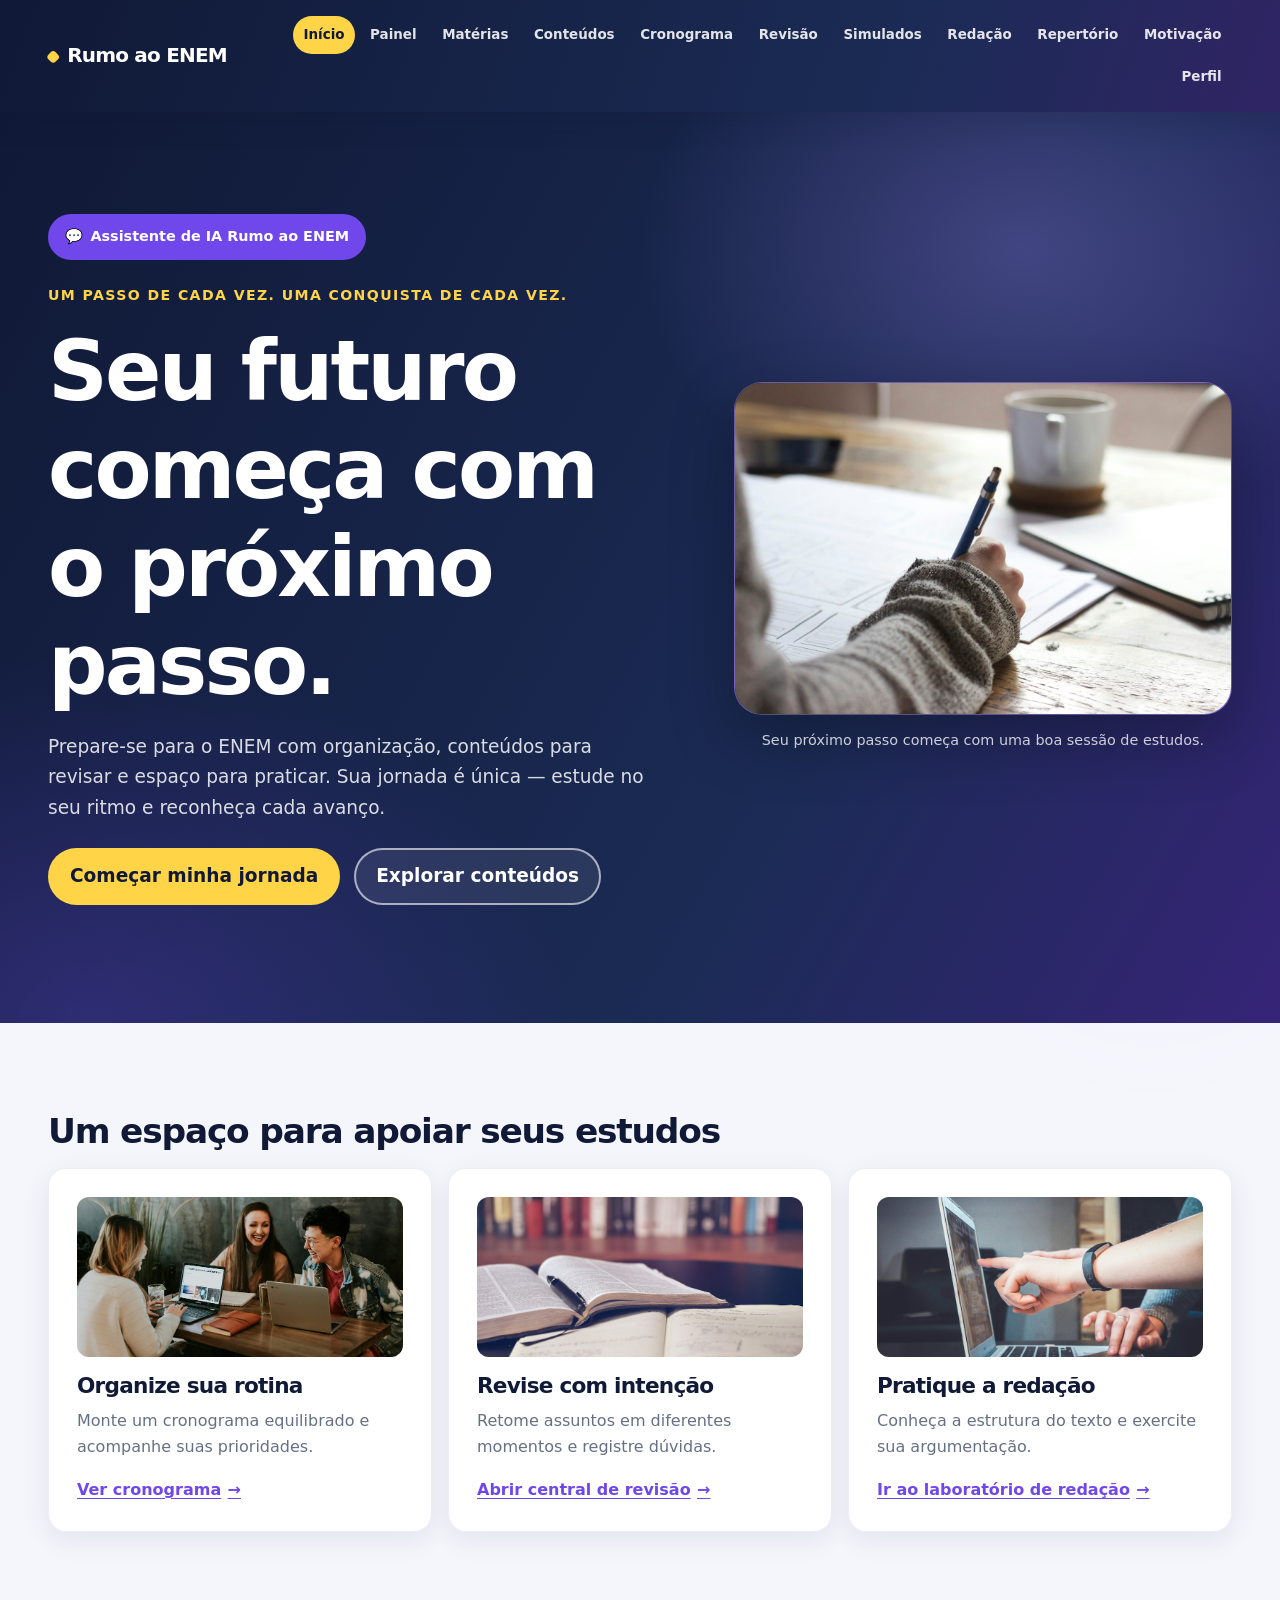
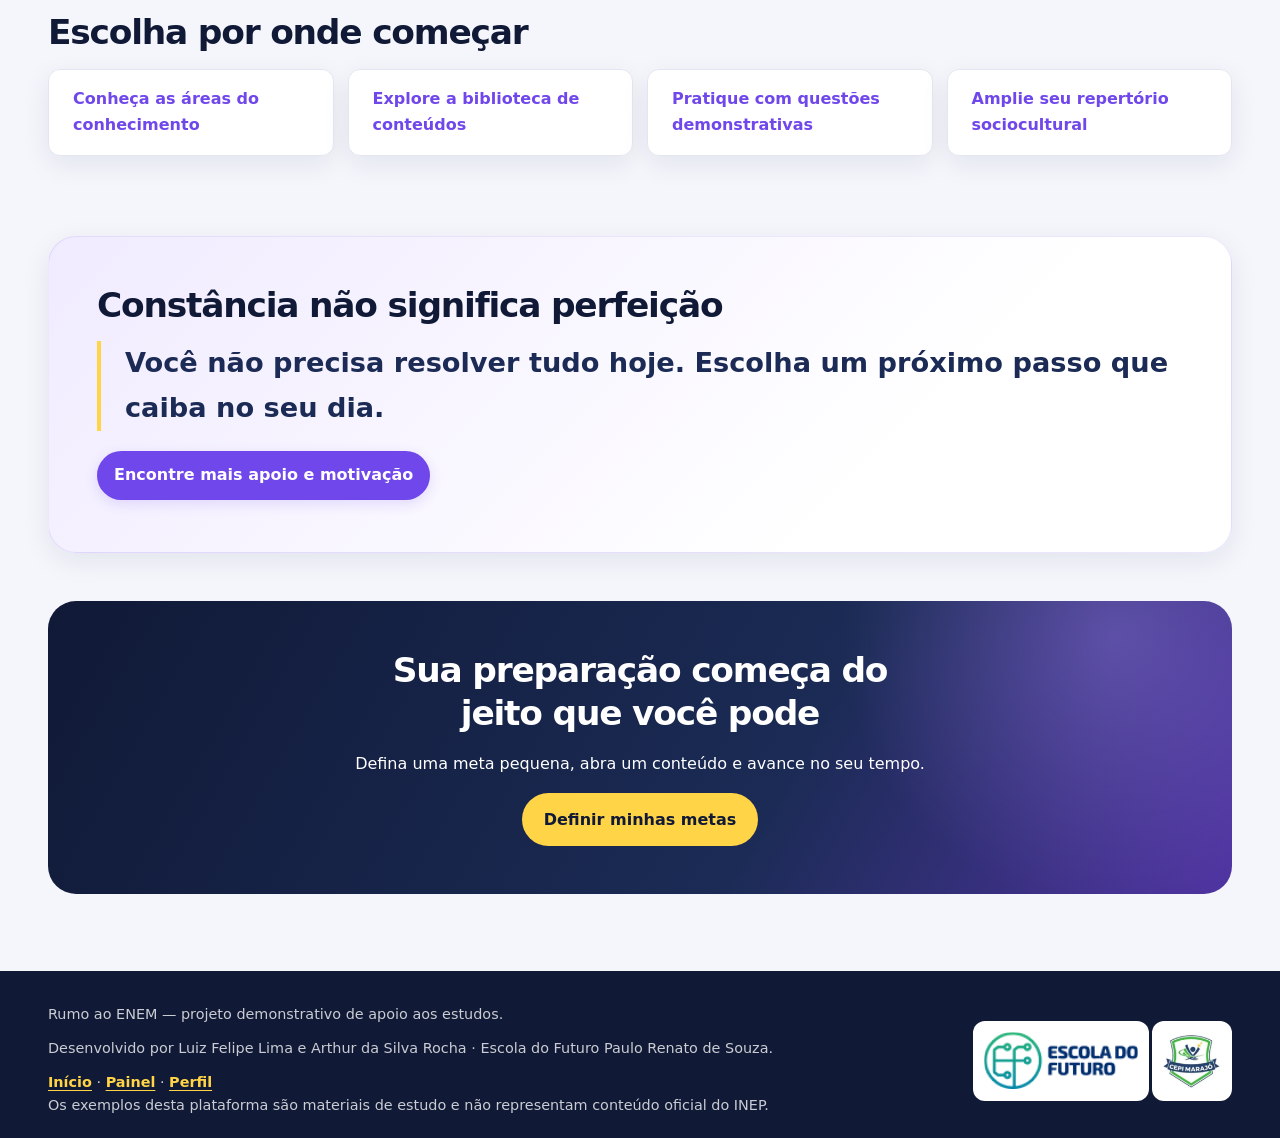
==== commit 6a099003: "Add files via upload" ====
--- a/index.html
+++ b/index.html
@@ -75,7 +75,7 @@
     </section>
     <!-- Chamada final para o estudante registrar suas metas. -->
     <section class="final-call" aria-labelledby="final-title">
-      <h2 id="final-title">Sua preparação começa do jeito que você pode</h2>
+      <h2 class="final-call-title" id="final-title">Sua preparação começa do jeito que você pode</h2>
       <p>Defina uma meta pequena, abra um conteúdo e avance no seu tempo.</p>
       <a class="button button-primary" href="pages/perfil.html">Definir minhas metas</a>
     </section>
--- a/css/style.css
+++ b/css/style.css
@@ -519,6 +519,14 @@
   color: var(--color-white);
 }
 
+.final-call-title {
+  max-width: 24ch;
+  margin-inline: auto;
+  margin-bottom: var(--space-4);
+  text-align: center;
+  line-height: 1.25;
+}
+
 .final-call p {
   max-width: 42rem;
   margin-inline: auto;
